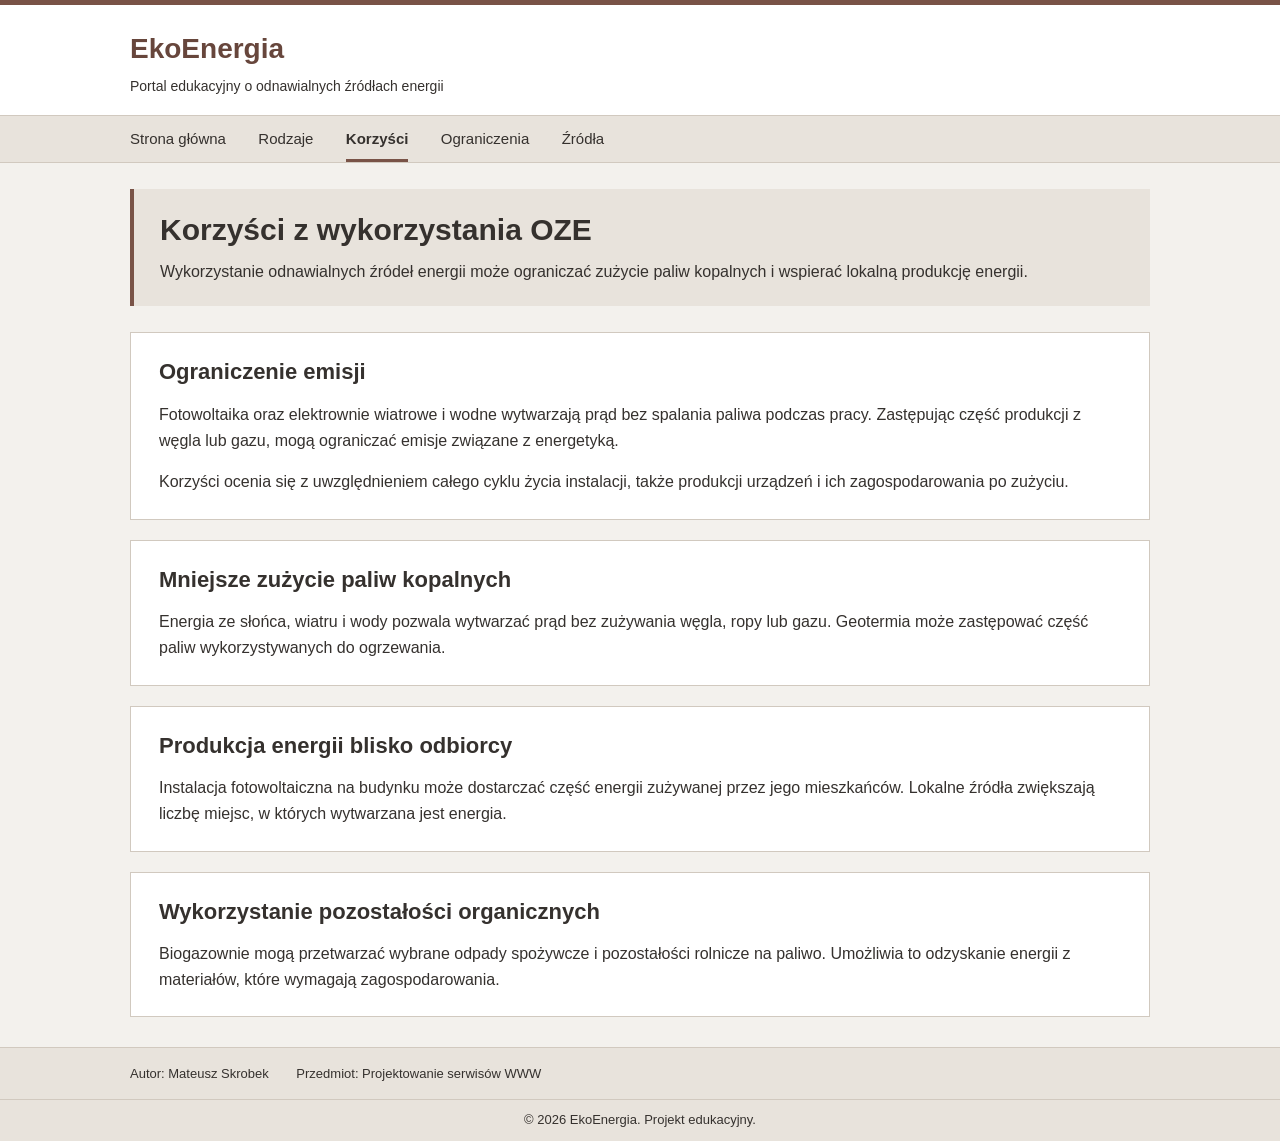
==== korzysci.html @ 4d68236d "Add files via upload" ====
<!DOCTYPE html>
<html lang="pl">
<head>
    <meta charset="UTF-8">
    <meta name="viewport" content="width=device-width, initial-scale=1.0">
    <meta name="author" content="Mateusz Skrobek">
    <meta name="description" content="Wykorzystanie odnawialnych źródeł energii może ograniczać zużycie paliw kopalnych i wspierać lokalną produkcję energii.">
    <meta name="keywords" content="OZE, energia słoneczna, energia wiatrowa, energia wodna, geotermia, biomasa, biogaz">
    <title>Korzyści z wykorzystania OZE | EkoEnergia</title>
    <link rel="stylesheet" href="style.css?v=4">
</head>
<body>
    <header>
        <div class="content">
            <a class="logo" href="index.html">EkoEnergia</a>
            <p>Portal edukacyjny o odnawialnych źródłach energii</p>
        </div>
    </header>

    <nav aria-label="Menu główne">
        <div class="content">
            <ul>
                <li><a href="index.html">Strona główna</a></li>
                <li><a href="rodzaje.html">Rodzaje</a></li>
                <li><a href="korzysci.html" aria-current="page">Korzyści</a></li>
                <li><a href="ograniczenia.html">Ograniczenia</a></li>
                <li><a href="zrodla.html">Źródła</a></li>
            </ul>
        </div>
    </nav>

    <main class="content">
        <div class="banner">
            <h1>Korzyści z wykorzystania OZE</h1>
            <p>Wykorzystanie odnawialnych źródeł energii może ograniczać zużycie paliw kopalnych i wspierać lokalną produkcję energii.</p>
        </div>

        <section class="tekst">
            <h2>Ograniczenie emisji</h2>
            <p>Fotowoltaika oraz elektrownie wiatrowe i wodne wytwarzają prąd bez spalania paliwa podczas pracy.
                Zastępując część produkcji z węgla lub gazu, mogą ograniczać emisje związane z energetyką.</p>
            <p>Korzyści ocenia się z uwzględnieniem całego cyklu życia instalacji, także produkcji urządzeń i ich zagospodarowania po zużyciu.</p>
        </section>

        <section class="tekst">
            <h2>Mniejsze zużycie paliw kopalnych</h2>
            <p>Energia ze słońca, wiatru i wody pozwala wytwarzać prąd bez zużywania węgla, ropy lub gazu.
                Geotermia może zastępować część paliw wykorzystywanych do ogrzewania.</p>
        </section>

        <section class="tekst">
            <h2>Produkcja energii blisko odbiorcy</h2>
            <p>Instalacja fotowoltaiczna na budynku może dostarczać część energii zużywanej przez jego mieszkańców.
                Lokalne źródła zwiększają liczbę miejsc, w których wytwarzana jest energia.</p>
        </section>

        <section class="tekst">
            <h2>Wykorzystanie pozostałości organicznych</h2>
            <p>Biogazownie mogą przetwarzać wybrane odpady spożywcze i pozostałości rolnicze na paliwo.
                Umożliwia to odzyskanie energii z materiałów, które wymagają zagospodarowania.</p>
        </section>
    </main>

    <footer>
        <div class="content">
            <ul>
                <li>Autor: Mateusz Skrobek</li>
                <li>Przedmiot: Projektowanie serwisów WWW</li>
            </ul>
        </div>
        <div class="copyright">&#169; 2026 EkoEnergia. Projekt edukacyjny.</div>
    </footer>
</body>
</html>
---- style.css ----
/* Podstawowe style CSS. Stała szerokość strony, bez Flexbox i Grid. */
* { box-sizing: border-box; }

body {
    margin: 0;
    background: #f3f1ed;
    color: #35312e;
    font-family: Arial, sans-serif;
    font-size: 16px;
    line-height: 1.6;
}

.content {
    width: 1020px;
    margin: 0 auto;
}

header {
    padding: 22px 0 18px;
    background: #ffffff;
    border-top: 5px solid #795347;
}

.logo {
    color: #67463c;
    font-size: 28px;
    font-weight: bold;
    text-decoration: none;
}

header p { margin: 3px 0 0; font-size: 14px; }

nav {
    background: #e8e3dc;
    border-top: 1px solid #d1c9bf;
    border-bottom: 1px solid #d1c9bf;
}

nav ul { margin: 0; padding: 0; list-style: none; }
nav li { display: inline-block; margin-right: 28px; }

nav a {
    display: inline-block;
    padding: 11px 0 8px;
    color: #35312e;
    border-bottom: 3px solid transparent;
    font-size: 15px;
    text-decoration: none;
}

nav a[aria-current="page"] {
    border-bottom-color: #795347;
    font-weight: bold;
}

.banner {
    margin: 26px 0;
    padding: 22px 26px;
    background: #e8e3dc;
    border-left: 4px solid #795347;
}

h1 { margin: 0 0 10px; font-size: 30px; line-height: 1.25; }
.banner p { margin: 0; }
h2 { margin: 0 0 15px; font-size: 22px; line-height: 1.35; }
h3 { margin: 22px 0 8px; font-size: 17px; }
p { margin: 0 0 16px; }
a { color: #754b3c; }
a:hover { text-decoration: underline; }
a:focus-visible { outline: 2px solid #795347; outline-offset: 3px; }

/* Trzy równe kolumny w jednym rzędzie; układ zachowany z poprzedniej wersji. */
.kolumny {
    display: table;
    table-layout: fixed;
    width: 100%;
    margin: 0 auto;
    border-spacing: 16px 0;
}

.wiersz { display: table-row; }

.kolumna {
    display: table-cell;
    width: 33.3333%;
    vertical-align: top;
    padding: 24px;
    background: #ffffff;
    border: 1px solid #d1c9bf;
}

.kolumna p { font-size: 15px; }
.kolumna p:last-child { margin-bottom: 0; }

.pozostale {
    margin: 22px 16px 0;
    font-size: 15px;
}

.tekst {
    margin: 20px 0;
    padding: 24px 28px;
    background: #ffffff;
    border: 1px solid #d1c9bf;
}

.tekst p:last-child { margin-bottom: 0; }
.tekst li { margin: 10px 0; }
.lista-zrodel li { margin-bottom: 20px; }
.lista-zrodel p { margin: 5px 0 0; }

footer {
    margin-top: 30px;
    padding-top: 16px;
    border-top: 1px solid #d1c9bf;
    background: #e8e3dc;
    font-size: 13px;
}

footer ul { margin: 0 0 14px; padding: 0; list-style: none; }
footer li { display: inline-block; margin-right: 24px; }

.copyright {
    padding: 10px;
    border-top: 1px solid #d1c9bf;
    text-align: center;
}
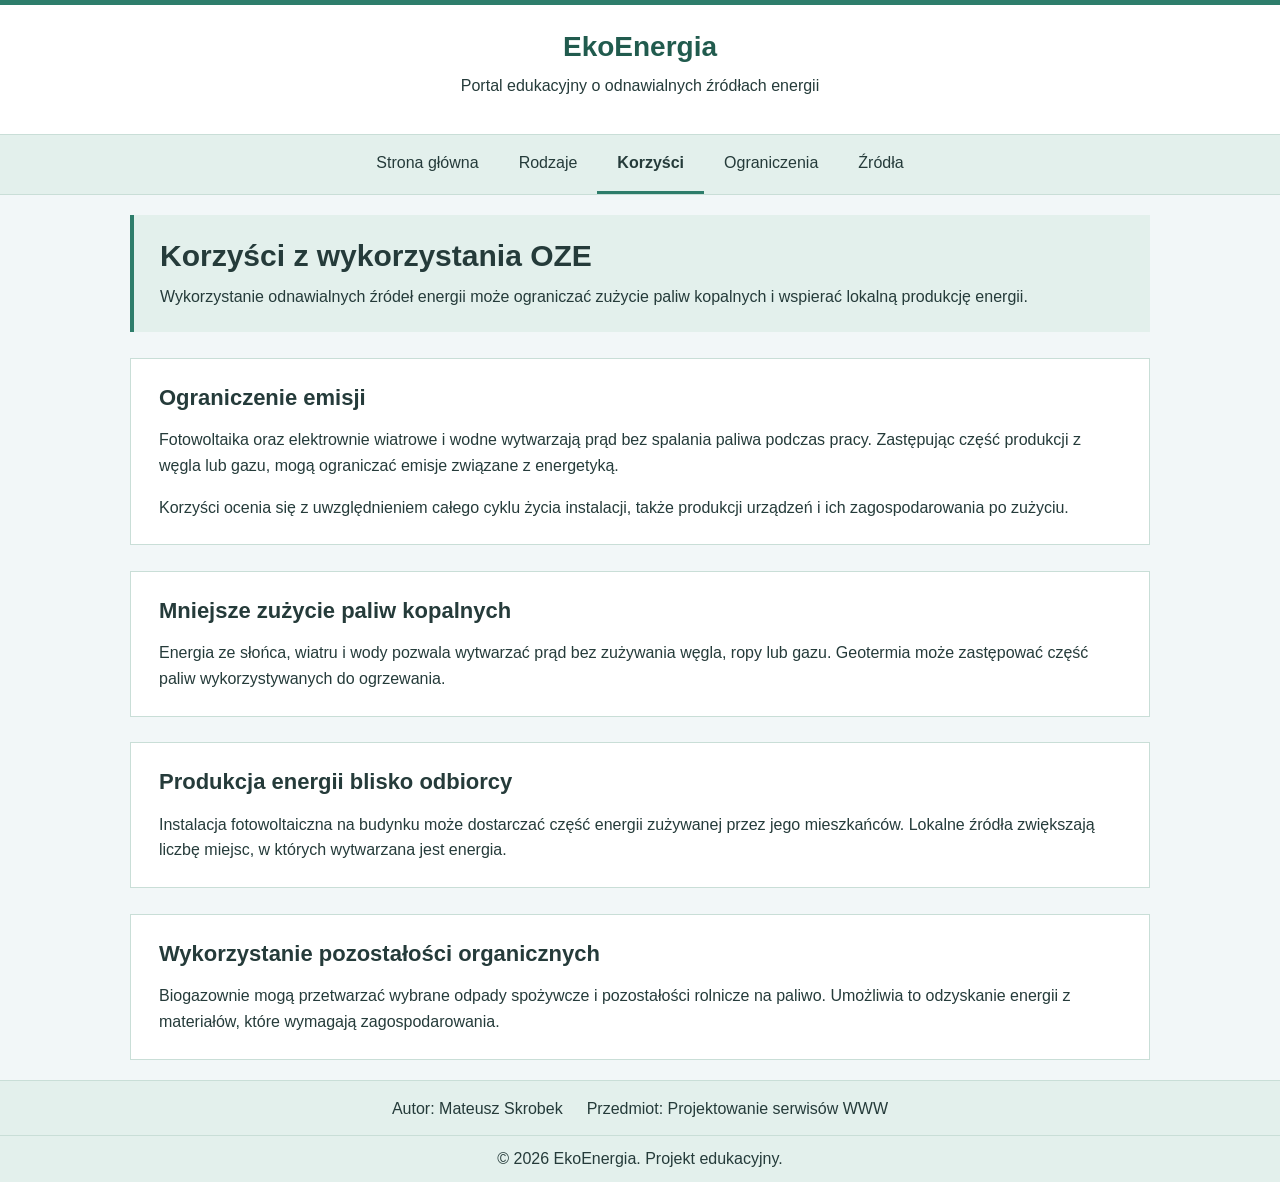
==== commit 80f9dd3d: "Add files via upload" ====
--- a/korzysci.html
+++ b/korzysci.html
@@ -7,7 +7,7 @@
     <meta name="description" content="Wykorzystanie odnawialnych źródeł energii może ograniczać zużycie paliw kopalnych i wspierać lokalną produkcję energii.">
     <meta name="keywords" content="OZE, energia słoneczna, energia wiatrowa, energia wodna, geotermia, biomasa, biogaz">
     <title>Korzyści z wykorzystania OZE | EkoEnergia</title>
-    <link rel="stylesheet" href="style.css?v=4">
+    <link rel="stylesheet" href="style.css?v=7">
 </head>
 <body>
     <header>
@@ -62,7 +62,7 @@
     </main>
 
     <footer>
-        <div class="content">
+        <div class="content footer-content">
             <ul>
                 <li>Autor: Mateusz Skrobek</li>
                 <li>Przedmiot: Projektowanie serwisów WWW</li>
--- a/style.css
+++ b/style.css
@@ -1,127 +1,273 @@
-/* Podstawowe style CSS. Stała szerokość strony, bez Flexbox i Grid. */
-* { box-sizing: border-box; }
+/* Ćwiczenie 3: Flexbox, responsywność i animacja menu.
+   Stonowana zieleń, chłodne jasne tło i białe sekcje. */
+
+/* 1. Reset domyślnych odstępów przeglądarki. */
+* {
+    margin: 0;
+    padding: 0;
+    box-sizing: border-box;
+}
 
 body {
-    margin: 0;
-    background: #f3f1ed;
-    color: #35312e;
     font-family: Arial, sans-serif;
-    font-size: 16px;
+    font-size: 1rem;
     line-height: 1.6;
-}
-
+    color: #253b3a;
+    background-color: #f2f7f8;
+    min-height: 100vh;
+    display: flex;
+    flex-direction: column;
+    overflow-wrap: anywhere;
+}
+
+/* Elastyczna szerokość zamiast dawnego width: 1020px.
+   Węższe okno zmienia układ, ale nie pomniejsza tekstu. */
 .content {
-    width: 1020px;
+    width: min(1020px, 90%);
     margin: 0 auto;
 }
 
+/* 2. Nagłówek. */
 header {
-    padding: 22px 0 18px;
-    background: #ffffff;
-    border-top: 5px solid #795347;
+    padding: 20px 0;
+    background-color: #ffffff;
+    border-top: 5px solid #2e7d6b;
+    text-align: center;
 }
 
 .logo {
-    color: #67463c;
-    font-size: 28px;
+    color: #215b4e;
+    font-size: 1.75rem;
     font-weight: bold;
     text-decoration: none;
 }
 
-header p { margin: 3px 0 0; font-size: 14px; }
-
+header p {
+    margin-top: 3px;
+}
+
+/* 3. Poziome, wyśrodkowane menu Flexbox. */
 nav {
-    background: #e8e3dc;
-    border-top: 1px solid #d1c9bf;
-    border-bottom: 1px solid #d1c9bf;
-}
-
-nav ul { margin: 0; padding: 0; list-style: none; }
-nav li { display: inline-block; margin-right: 28px; }
+    background-color: #e3f0ec;
+    border-top: 1px solid #c9ded7;
+    border-bottom: 1px solid #c9ded7;
+}
+
+nav ul {
+    list-style: none;
+    display: flex;
+    flex-wrap: wrap;
+    justify-content: center;
+}
+
+nav li {
+    margin: 0;
+    min-width: 0;
+}
 
 nav a {
-    display: inline-block;
-    padding: 11px 0 8px;
-    color: #35312e;
+    display: block;
+    padding: 15px 20px;
+    color: #253b3a;
     border-bottom: 3px solid transparent;
-    font-size: 15px;
     text-decoration: none;
+    transition: background-color 0.3s ease, transform 0.3s ease;
 }
 
 nav a[aria-current="page"] {
-    border-bottom-color: #795347;
+    border-bottom-color: #2e7d6b;
     font-weight: bold;
 }
 
+/* 4. Główna zawartość wypełnia przestrzeń nad stopką.
+   Na podstronach opisy są ułożone pionowo. */
+main {
+    flex: 1;
+    display: flex;
+    flex-direction: column;
+    gap: clamp(1rem, 2vw, 3rem);
+    padding-top: 20px;
+    padding-bottom: 20px;
+    min-width: 0;
+}
+
+/* Na stronie głównej baner zajmuje cały rząd,
+   a trzy sekcje poniżej są równymi kolumnami Flexbox. */
+main.strona-glowna {
+    flex-direction: row;
+    flex-wrap: wrap;
+    align-content: flex-start;
+}
+
+main.strona-glowna > .banner,
+main.strona-glowna > .pozostale {
+    flex-basis: 100%;
+    min-width: 0;
+}
+
 .banner {
-    margin: 26px 0;
     padding: 22px 26px;
-    background: #e8e3dc;
-    border-left: 4px solid #795347;
-}
-
-h1 { margin: 0 0 10px; font-size: 30px; line-height: 1.25; }
-.banner p { margin: 0; }
-h2 { margin: 0 0 15px; font-size: 22px; line-height: 1.35; }
-h3 { margin: 22px 0 8px; font-size: 17px; }
-p { margin: 0 0 16px; }
-a { color: #754b3c; }
-a:hover { text-decoration: underline; }
-a:focus-visible { outline: 2px solid #795347; outline-offset: 3px; }
-
-/* Trzy równe kolumny w jednym rzędzie; układ zachowany z poprzedniej wersji. */
-.kolumny {
-    display: table;
-    table-layout: fixed;
+    background-color: #e3f0ec;
+    border-left: 4px solid #2e7d6b;
+}
+
+h1 {
+    margin-bottom: 10px;
+    font-size: 1.875rem;
+    line-height: 1.25;
+}
+
+h2 {
+    margin-bottom: 15px;
+    font-size: 1.375rem;
+    line-height: 1.35;
+}
+
+h3 {
+    margin: 22px 0 8px;
+    font-size: 1.0625rem;
+}
+
+p {
+    margin-bottom: 16px;
+}
+
+.banner p,
+.pozostale {
+    margin-bottom: 0;
+}
+
+a {
+    color: #246a58;
+}
+
+a:hover {
+    text-decoration: underline;
+}
+
+a:focus-visible {
+    outline: 2px solid #2e7d6b;
+    outline-offset: 3px;
+}
+
+/* 5. Trzy równe kolumny, bez stałych szerokości i wysokości. */
+.kolumna {
+    flex: 1;
+    min-width: 0;
+    padding: 20px;
+    background-color: #ffffff;
+    border: 1px solid #c9ded7;
+    border-radius: 8px;
+}
+
+.kolumna img,
+.tekst .zdjecie-energii {
+    display: block;
     width: 100%;
-    margin: 0 auto;
-    border-spacing: 16px 0;
-}
-
-.wiersz { display: table-row; }
-
-.kolumna {
-    display: table-cell;
-    width: 33.3333%;
-    vertical-align: top;
-    padding: 24px;
-    background: #ffffff;
-    border: 1px solid #d1c9bf;
-}
-
-.kolumna p { font-size: 15px; }
-.kolumna p:last-child { margin-bottom: 0; }
-
-.pozostale {
-    margin: 22px 16px 0;
-    font-size: 15px;
+    height: auto;
+    margin-bottom: 16px;
+    border-radius: 4px;
+}
+
+.tekst .zdjecie-energii {
+    max-width: 640px;
+}
+
+.kolumna p:last-child,
+.tekst p:last-child {
+    margin-bottom: 0;
 }
 
 .tekst {
-    margin: 20px 0;
+    min-width: 0;
     padding: 24px 28px;
-    background: #ffffff;
-    border: 1px solid #d1c9bf;
-}
-
-.tekst p:last-child { margin-bottom: 0; }
-.tekst li { margin: 10px 0; }
-.lista-zrodel li { margin-bottom: 20px; }
-.lista-zrodel p { margin: 5px 0 0; }
-
+    background-color: #ffffff;
+    border: 1px solid #c9ded7;
+}
+
+.tekst ul,
+.tekst ol {
+    padding-left: 24px;
+}
+
+.tekst li {
+    margin: 10px 0;
+}
+
+.lista-zrodel li {
+    margin-bottom: 20px;
+}
+
+.lista-zrodel p {
+    margin: 5px 0 0;
+}
+
+/* 6. Stopka pozostaje przy dole również na krótkich stronach. */
 footer {
-    margin-top: 30px;
-    padding-top: 16px;
-    border-top: 1px solid #d1c9bf;
-    background: #e8e3dc;
-    font-size: 13px;
-}
-
-footer ul { margin: 0 0 14px; padding: 0; list-style: none; }
-footer li { display: inline-block; margin-right: 24px; }
+    padding-top: 15px;
+    border-top: 1px solid #c9ded7;
+    background-color: #e3f0ec;
+    text-align: center;
+}
+
+.footer-content ul {
+    display: flex;
+    flex-wrap: wrap;
+    justify-content: center;
+    gap: 8px 24px;
+    margin-bottom: 14px;
+    list-style: none;
+}
 
 .copyright {
-    padding: 10px;
-    border-top: 1px solid #d1c9bf;
-    text-align: center;
-}
+    padding: 10px 5%;
+    border-top: 1px solid #c9ded7;
+}
+
+/* 7 i 8. Na węższym ekranie sekcje i menu przechodzą pod siebie.
+   Rozmiar tekstu się nie zmienia; przyciski mają większe odstępy. */
+@media (max-width: 768px) {
+    main.strona-glowna {
+        flex-direction: column;
+        flex-wrap: nowrap;
+    }
+
+    main.strona-glowna > .banner,
+    main.strona-glowna > .pozostale,
+    main.strona-glowna > .kolumna {
+        flex: none;
+    }
+
+    nav ul {
+        flex-direction: column;
+    }
+
+    nav li {
+        margin-bottom: 5px;
+    }
+
+    nav a {
+        padding: 20px;
+        text-align: center;
+    }
+}
+
+/* 9. Animacja najechania tylko na urządzeniach obsługujących kursor. */
+@media (hover: hover) {
+    nav a:hover {
+        background-color: #d0e7df;
+        transform: scale(1.05);
+        text-decoration: none;
+    }
+}
+
+/* Uwzględnienie wyłączonych animacji w ustawieniach użytkownika. */
+@media (prefers-reduced-motion: reduce) {
+    nav a {
+        transition: none;
+    }
+
+    nav a:hover {
+        transform: none;
+    }
+}
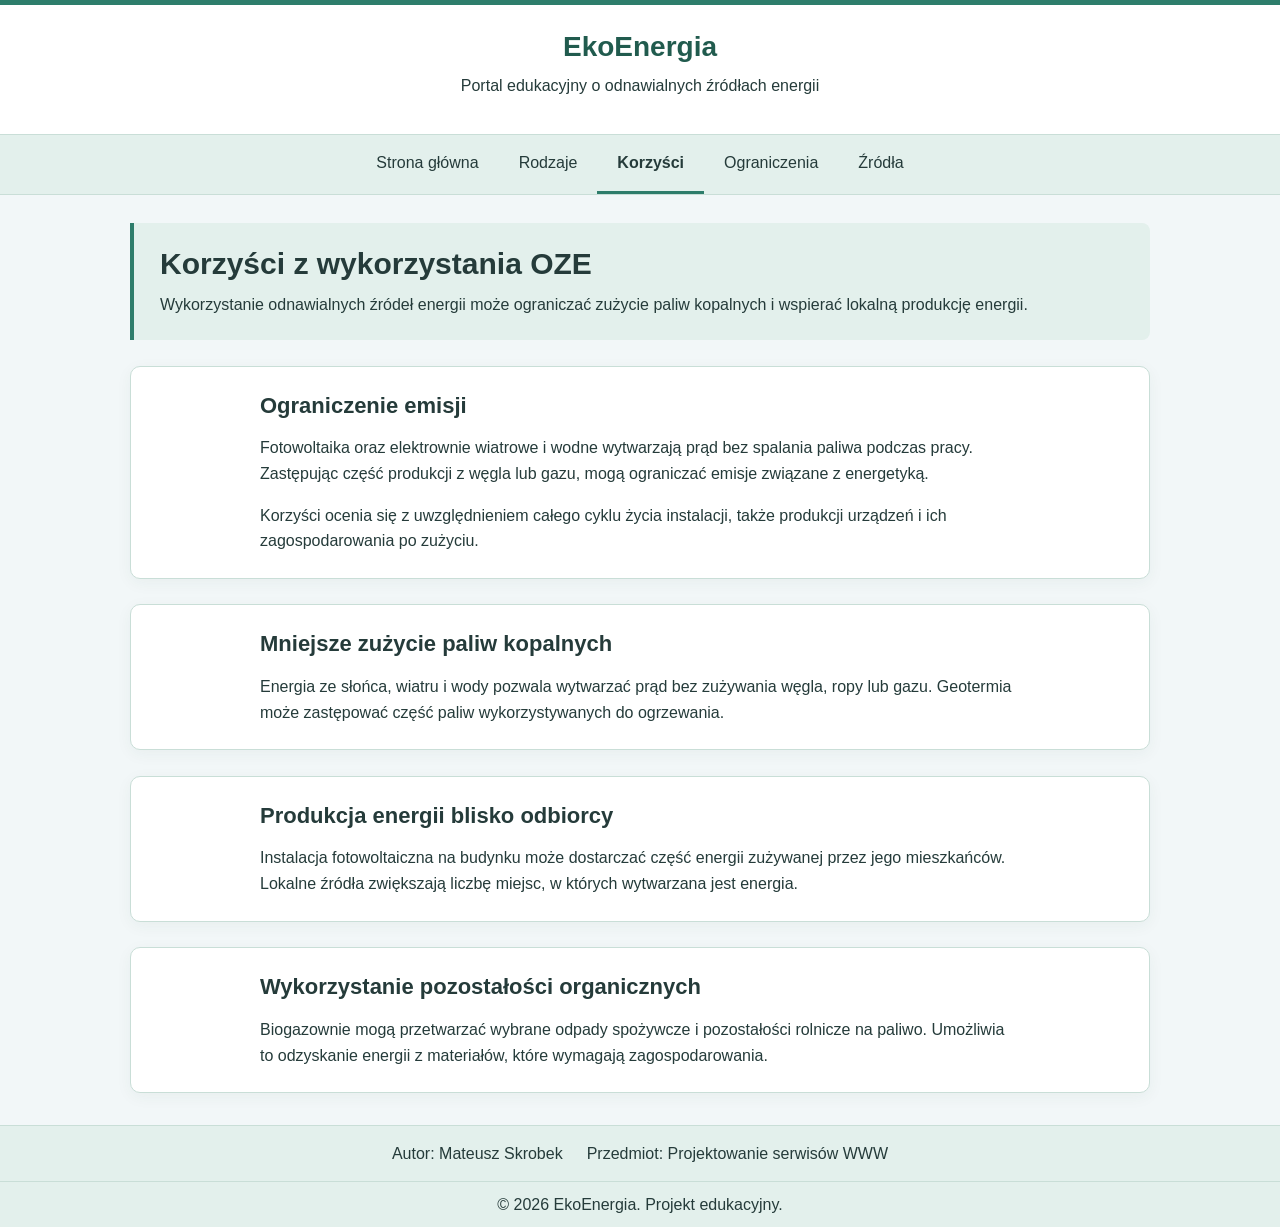
==== commit c057afe1: "Add files via upload" ====
--- a/korzysci.html
+++ b/korzysci.html
@@ -7,7 +7,7 @@
     <meta name="description" content="Wykorzystanie odnawialnych źródeł energii może ograniczać zużycie paliw kopalnych i wspierać lokalną produkcję energii.">
     <meta name="keywords" content="OZE, energia słoneczna, energia wiatrowa, energia wodna, geotermia, biomasa, biogaz">
     <title>Korzyści z wykorzystania OZE | EkoEnergia</title>
-    <link rel="stylesheet" href="style.css?v=7">
+    <link rel="stylesheet" href="style.css?v=9">
 </head>
 <body>
     <header>
@@ -19,7 +19,13 @@
 
     <nav aria-label="Menu główne">
         <div class="content">
-            <ul>
+            <!-- Przycisk jest widoczny na telefonie po uruchomieniu skryptu. -->
+            <button id="menu-toggle" type="button" aria-controls="menu-glowne"
+                    aria-expanded="false" aria-label="Otwórz menu" hidden>
+                <span class="menu-ikona" aria-hidden="true">&#9776;</span>
+                <span>Menu</span>
+            </button>
+            <ul class="menu" id="menu-glowne">
                 <li><a href="index.html">Strona główna</a></li>
                 <li><a href="rodzaje.html">Rodzaje</a></li>
                 <li><a href="korzysci.html" aria-current="page">Korzyści</a></li>
@@ -70,5 +76,38 @@
         </div>
         <div class="copyright">&#169; 2026 EkoEnergia. Projekt edukacyjny.</div>
     </footer>
+    <!-- Ćwiczenie 4: otwieranie i zamykanie menu na telefonie. -->
+    <script>
+        const hamburger = document.querySelector("#menu-toggle");
+        const menu = document.querySelector(".menu");
+
+        // Dopiero po uruchomieniu JavaScript można ukryć menu mobilne.
+        // Bez skryptu zwykłe odnośniki nadal pozostają dostępne.
+        menu.classList.add("js-gotowe");
+        hamburger.hidden = false;
+
+        function zmienMenu() {
+            const otwarte = menu.classList.toggle("active");
+            hamburger.setAttribute("aria-expanded", String(otwarte));
+            hamburger.setAttribute("aria-label", otwarte ? "Zamknij menu" : "Otwórz menu");
+        }
+
+        hamburger.addEventListener("click", zmienMenu);
+
+        // Escape zamyka otwarte menu i przenosi fokus do przycisku.
+        window.addEventListener("keydown", function (zdarzenie) {
+            if (zdarzenie.key === "Escape" && menu.classList.contains("active")) {
+                zmienMenu();
+                hamburger.focus();
+            }
+        });
+
+        // Po powiększeniu okna mobilne menu wraca do stanu zamkniętego.
+        window.addEventListener("resize", function () {
+            if (window.innerWidth > 768 && menu.classList.contains("active")) {
+                zmienMenu();
+            }
+        });
+    </script>
 </body>
 </html>
--- a/style.css
+++ b/style.css
@@ -1,5 +1,4 @@
-/* Ćwiczenie 3: Flexbox, responsywność i animacja menu.
-   Stonowana zieleń, chłodne jasne tło i białe sekcje. */
+/* EkoEnergia: Flexbox, responsywne menu i wyśrodkowane fotografie. */
 
 /* 1. Reset domyślnych odstępów przeglądarki. */
 * {
@@ -52,6 +51,34 @@
     border-top: 1px solid #c9ded7;
     border-bottom: 1px solid #c9ded7;
 }
+/* Przycisk mobilny: ukryty na komputerze. */
+#menu-toggle {
+    display: none;
+    align-items: center;
+    gap: 10px;
+    min-height: 44px;
+    margin: 8px 0 8px auto;
+    padding: 10px 16px;
+    border: 1px solid #215b4e;
+    border-radius: 4px;
+    background-color: #215b4e;
+    color: #ffffff;
+    font: inherit;
+    font-weight: bold;
+    cursor: pointer;
+    transition: background-color 0.3s ease, transform 0.3s ease;
+}
+
+.menu-ikona {
+    font-size: 1.4rem;
+    line-height: 1;
+}
+
+#menu-toggle:focus-visible {
+    outline: 3px solid #215b4e;
+    outline-offset: 3px;
+}
+
 
 nav ul {
     list-style: none;
@@ -86,8 +113,8 @@
     display: flex;
     flex-direction: column;
     gap: clamp(1rem, 2vw, 3rem);
-    padding-top: 20px;
-    padding-bottom: 20px;
+    padding-top: 28px;
+    padding-bottom: 32px;
     min-width: 0;
 }
 
@@ -109,6 +136,7 @@
     padding: 22px 26px;
     background-color: #e3f0ec;
     border-left: 4px solid #2e7d6b;
+    border-radius: 0 8px 8px 0;
 }
 
 h1 {
@@ -157,20 +185,41 @@
     padding: 20px;
     background-color: #ffffff;
     border: 1px solid #c9ded7;
-    border-radius: 8px;
-}
-
-.kolumna img,
-.tekst .zdjecie-energii {
+    border-radius: 10px;
+    box-shadow: 0 4px 16px rgba(35, 80, 65, 0.06);
+}
+
+/* Zdjęcia w trzech kolumnach mają podobne proporcje. */
+.kolumna img {
     display: block;
     width: 100%;
     height: auto;
-    margin-bottom: 16px;
-    border-radius: 4px;
-}
-
-.tekst .zdjecie-energii {
-    max-width: 640px;
+    aspect-ratio: 16 / 10;
+    object-fit: cover;
+    margin-bottom: 20px;
+    border-radius: 6px;
+}
+
+/* Fotografie w opisach są wyśrodkowane i nie zniekształcają się. */
+.fotografia {
+    width: 100%;
+    max-width: 760px;
+    margin: 0 auto 24px;
+}
+
+.fotografia img {
+    display: block;
+    width: 100%;
+    height: auto;
+    border-radius: 8px;
+}
+
+.fotografia figcaption {
+    margin-top: 8px;
+    color: #526a64;
+    font-size: 0.875rem;
+    line-height: 1.5;
+    text-align: center;
 }
 
 .kolumna p:last-child,
@@ -183,6 +232,39 @@
     padding: 24px 28px;
     background-color: #ffffff;
     border: 1px solid #c9ded7;
+    border-radius: 10px;
+    box-shadow: 0 4px 16px rgba(35, 80, 65, 0.05);
+}
+
+/* Wyrównanie tekstu do tej samej szerokości co zdjęcia. */
+.tekst > h2,
+.tekst > p,
+.tekst > ul,
+.tekst > ol {
+    max-width: 760px;
+    margin-left: auto;
+    margin-right: auto;
+}
+
+.tekst[id] {
+    scroll-margin-top: 20px;
+}
+
+/* Spis ułatwia przechodzenie między opisami sześciu rodzajów OZE. */
+.spis-tresci h2 {
+    margin-bottom: 10px;
+    font-size: 1rem;
+}
+
+.spis-tresci ul {
+    display: flex;
+    flex-wrap: wrap;
+    gap: 10px 24px;
+    list-style: none;
+}
+
+.spis-tresci a {
+    font-weight: bold;
 }
 
 .tekst ul,
@@ -238,8 +320,22 @@
         flex: none;
     }
 
+    /* Bez JavaScript menu pozostaje widoczne. Po uruchomieniu skryptu
+       pokazuje się przycisk, a klasa active rozwija listę odnośników. */
+    #menu-toggle:not([hidden]) {
+        display: flex;
+    }
+
     nav ul {
         flex-direction: column;
+    }
+
+    nav ul.js-gotowe {
+        display: none;
+    }
+
+    nav ul.js-gotowe.active {
+        display: flex;
     }
 
     nav li {
@@ -254,20 +350,27 @@
 
 /* 9. Animacja najechania tylko na urządzeniach obsługujących kursor. */
 @media (hover: hover) {
+    #menu-toggle:hover {
+        background-color: #174538;
+        transform: scale(1.03);
+    }
+
     nav a:hover {
         background-color: #d0e7df;
-        transform: scale(1.05);
+        transform: translateY(-1px);
         text-decoration: none;
     }
 }
 
 /* Uwzględnienie wyłączonych animacji w ustawieniach użytkownika. */
 @media (prefers-reduced-motion: reduce) {
-    nav a {
+    nav a,
+    #menu-toggle {
         transition: none;
     }
 
-    nav a:hover {
+    nav a:hover,
+    #menu-toggle:hover {
         transform: none;
     }
 }
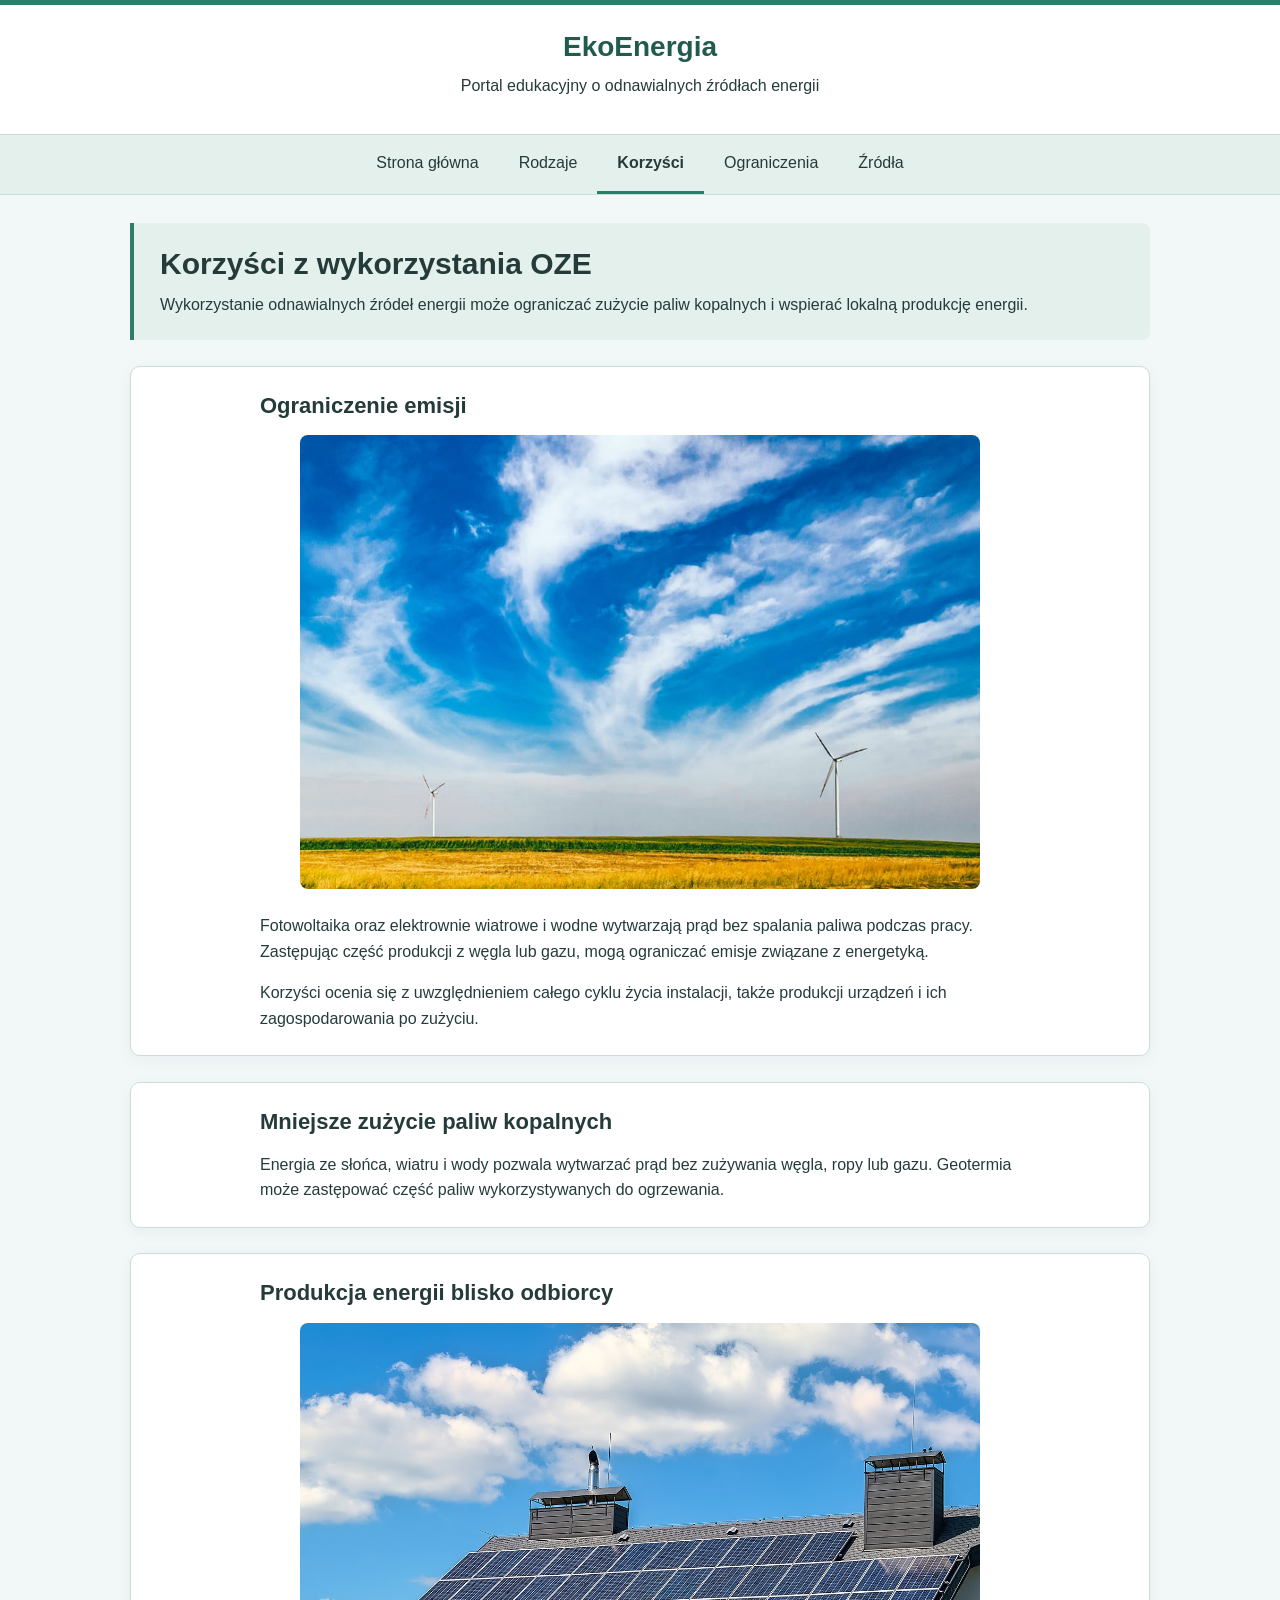
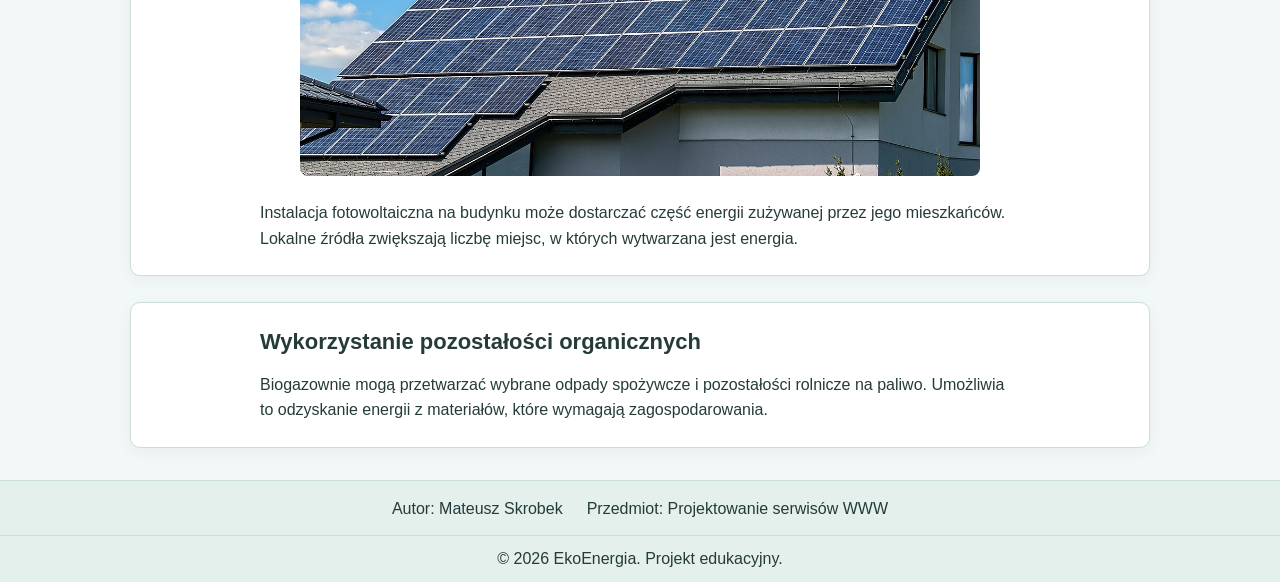
==== commit 417b9b4a: "Add files via upload" ====
--- a/korzysci.html
+++ b/korzysci.html
@@ -7,7 +7,7 @@
     <meta name="description" content="Wykorzystanie odnawialnych źródeł energii może ograniczać zużycie paliw kopalnych i wspierać lokalną produkcję energii.">
     <meta name="keywords" content="OZE, energia słoneczna, energia wiatrowa, energia wodna, geotermia, biomasa, biogaz">
     <title>Korzyści z wykorzystania OZE | EkoEnergia</title>
-    <link rel="stylesheet" href="style.css?v=9">
+    <link rel="stylesheet" href="style.css?v=10">
 </head>
 <body>
     <header>
@@ -19,7 +19,6 @@
 
     <nav aria-label="Menu główne">
         <div class="content">
-            <!-- Przycisk jest widoczny na telefonie po uruchomieniu skryptu. -->
             <button id="menu-toggle" type="button" aria-controls="menu-glowne"
                     aria-expanded="false" aria-label="Otwórz menu" hidden>
                 <span class="menu-ikona" aria-hidden="true">&#9776;</span>
@@ -43,6 +42,9 @@
 
         <section class="tekst">
             <h2>Ograniczenie emisji</h2>
+            <figure class="fotografia tematyczna">
+                <img src="images/korzysci-wiatr.jpg" alt="Turbiny wiatrowe na polu" width="940" height="627" loading="lazy">
+            </figure>
             <p>Fotowoltaika oraz elektrownie wiatrowe i wodne wytwarzają prąd bez spalania paliwa podczas pracy.
                 Zastępując część produkcji z węgla lub gazu, mogą ograniczać emisje związane z energetyką.</p>
             <p>Korzyści ocenia się z uwzględnieniem całego cyklu życia instalacji, także produkcji urządzeń i ich zagospodarowania po zużyciu.</p>
@@ -56,6 +58,9 @@
 
         <section class="tekst">
             <h2>Produkcja energii blisko odbiorcy</h2>
+            <figure class="fotografia tematyczna">
+                <img src="images/korzysci-dom.jpg" alt="Panele fotowoltaiczne na dachu domu" width="1280" height="853" loading="lazy">
+            </figure>
             <p>Instalacja fotowoltaiczna na budynku może dostarczać część energii zużywanej przez jego mieszkańców.
                 Lokalne źródła zwiększają liczbę miejsc, w których wytwarzana jest energia.</p>
         </section>
@@ -76,13 +81,9 @@
         </div>
         <div class="copyright">&#169; 2026 EkoEnergia. Projekt edukacyjny.</div>
     </footer>
-    <!-- Ćwiczenie 4: otwieranie i zamykanie menu na telefonie. -->
     <script>
         const hamburger = document.querySelector("#menu-toggle");
         const menu = document.querySelector(".menu");
-
-        // Dopiero po uruchomieniu JavaScript można ukryć menu mobilne.
-        // Bez skryptu zwykłe odnośniki nadal pozostają dostępne.
         menu.classList.add("js-gotowe");
         hamburger.hidden = false;
 
@@ -93,16 +94,12 @@
         }
 
         hamburger.addEventListener("click", zmienMenu);
-
-        // Escape zamyka otwarte menu i przenosi fokus do przycisku.
         window.addEventListener("keydown", function (zdarzenie) {
             if (zdarzenie.key === "Escape" && menu.classList.contains("active")) {
                 zmienMenu();
                 hamburger.focus();
             }
         });
-
-        // Po powiększeniu okna mobilne menu wraca do stanu zamkniętego.
         window.addEventListener("resize", function () {
             if (window.innerWidth > 768 && menu.classList.contains("active")) {
                 zmienMenu();
--- a/style.css
+++ b/style.css
@@ -1,6 +1,3 @@
-/* EkoEnergia: Flexbox, responsywne menu i wyśrodkowane fotografie. */
-
-/* 1. Reset domyślnych odstępów przeglądarki. */
 * {
     margin: 0;
     padding: 0;
@@ -19,14 +16,11 @@
     overflow-wrap: anywhere;
 }
 
-/* Elastyczna szerokość zamiast dawnego width: 1020px.
-   Węższe okno zmienia układ, ale nie pomniejsza tekstu. */
 .content {
     width: min(1020px, 90%);
     margin: 0 auto;
 }
 
-/* 2. Nagłówek. */
 header {
     padding: 20px 0;
     background-color: #ffffff;
@@ -45,13 +39,12 @@
     margin-top: 3px;
 }
 
-/* 3. Poziome, wyśrodkowane menu Flexbox. */
 nav {
     background-color: #e3f0ec;
     border-top: 1px solid #c9ded7;
     border-bottom: 1px solid #c9ded7;
 }
-/* Przycisk mobilny: ukryty na komputerze. */
+
 #menu-toggle {
     display: none;
     align-items: center;
@@ -79,7 +72,6 @@
     outline-offset: 3px;
 }
 
-
 nav ul {
     list-style: none;
     display: flex;
@@ -106,8 +98,6 @@
     font-weight: bold;
 }
 
-/* 4. Główna zawartość wypełnia przestrzeń nad stopką.
-   Na podstronach opisy są ułożone pionowo. */
 main {
     flex: 1;
     display: flex;
@@ -118,8 +108,6 @@
     min-width: 0;
 }
 
-/* Na stronie głównej baner zajmuje cały rząd,
-   a trzy sekcje poniżej są równymi kolumnami Flexbox. */
 main.strona-glowna {
     flex-direction: row;
     flex-wrap: wrap;
@@ -178,7 +166,6 @@
     outline-offset: 3px;
 }
 
-/* 5. Trzy równe kolumny, bez stałych szerokości i wysokości. */
 .kolumna {
     flex: 1;
     min-width: 0;
@@ -189,7 +176,6 @@
     box-shadow: 0 4px 16px rgba(35, 80, 65, 0.06);
 }
 
-/* Zdjęcia w trzech kolumnach mają podobne proporcje. */
 .kolumna img {
     display: block;
     width: 100%;
@@ -200,11 +186,14 @@
     border-radius: 6px;
 }
 
-/* Fotografie w opisach są wyśrodkowane i nie zniekształcają się. */
 .fotografia {
     width: 100%;
     max-width: 760px;
     margin: 0 auto 24px;
+}
+
+.fotografia.tematyczna {
+    max-width: 680px;
 }
 
 .fotografia img {
@@ -214,14 +203,6 @@
     border-radius: 8px;
 }
 
-.fotografia figcaption {
-    margin-top: 8px;
-    color: #526a64;
-    font-size: 0.875rem;
-    line-height: 1.5;
-    text-align: center;
-}
-
 .kolumna p:last-child,
 .tekst p:last-child {
     margin-bottom: 0;
@@ -236,7 +217,6 @@
     box-shadow: 0 4px 16px rgba(35, 80, 65, 0.05);
 }
 
-/* Wyrównanie tekstu do tej samej szerokości co zdjęcia. */
 .tekst > h2,
 .tekst > p,
 .tekst > ul,
@@ -250,7 +230,6 @@
     scroll-margin-top: 20px;
 }
 
-/* Spis ułatwia przechodzenie między opisami sześciu rodzajów OZE. */
 .spis-tresci h2 {
     margin-bottom: 10px;
     font-size: 1rem;
@@ -284,7 +263,6 @@
     margin: 5px 0 0;
 }
 
-/* 6. Stopka pozostaje przy dole również na krótkich stronach. */
 footer {
     padding-top: 15px;
     border-top: 1px solid #c9ded7;
@@ -306,8 +284,6 @@
     border-top: 1px solid #c9ded7;
 }
 
-/* 7 i 8. Na węższym ekranie sekcje i menu przechodzą pod siebie.
-   Rozmiar tekstu się nie zmienia; przyciski mają większe odstępy. */
 @media (max-width: 768px) {
     main.strona-glowna {
         flex-direction: column;
@@ -320,8 +296,7 @@
         flex: none;
     }
 
-    /* Bez JavaScript menu pozostaje widoczne. Po uruchomieniu skryptu
-       pokazuje się przycisk, a klasa active rozwija listę odnośników. */
+
     #menu-toggle:not([hidden]) {
         display: flex;
     }
@@ -348,7 +323,6 @@
     }
 }
 
-/* 9. Animacja najechania tylko na urządzeniach obsługujących kursor. */
 @media (hover: hover) {
     #menu-toggle:hover {
         background-color: #174538;
@@ -362,7 +336,6 @@
     }
 }
 
-/* Uwzględnienie wyłączonych animacji w ustawieniach użytkownika. */
 @media (prefers-reduced-motion: reduce) {
     nav a,
     #menu-toggle {
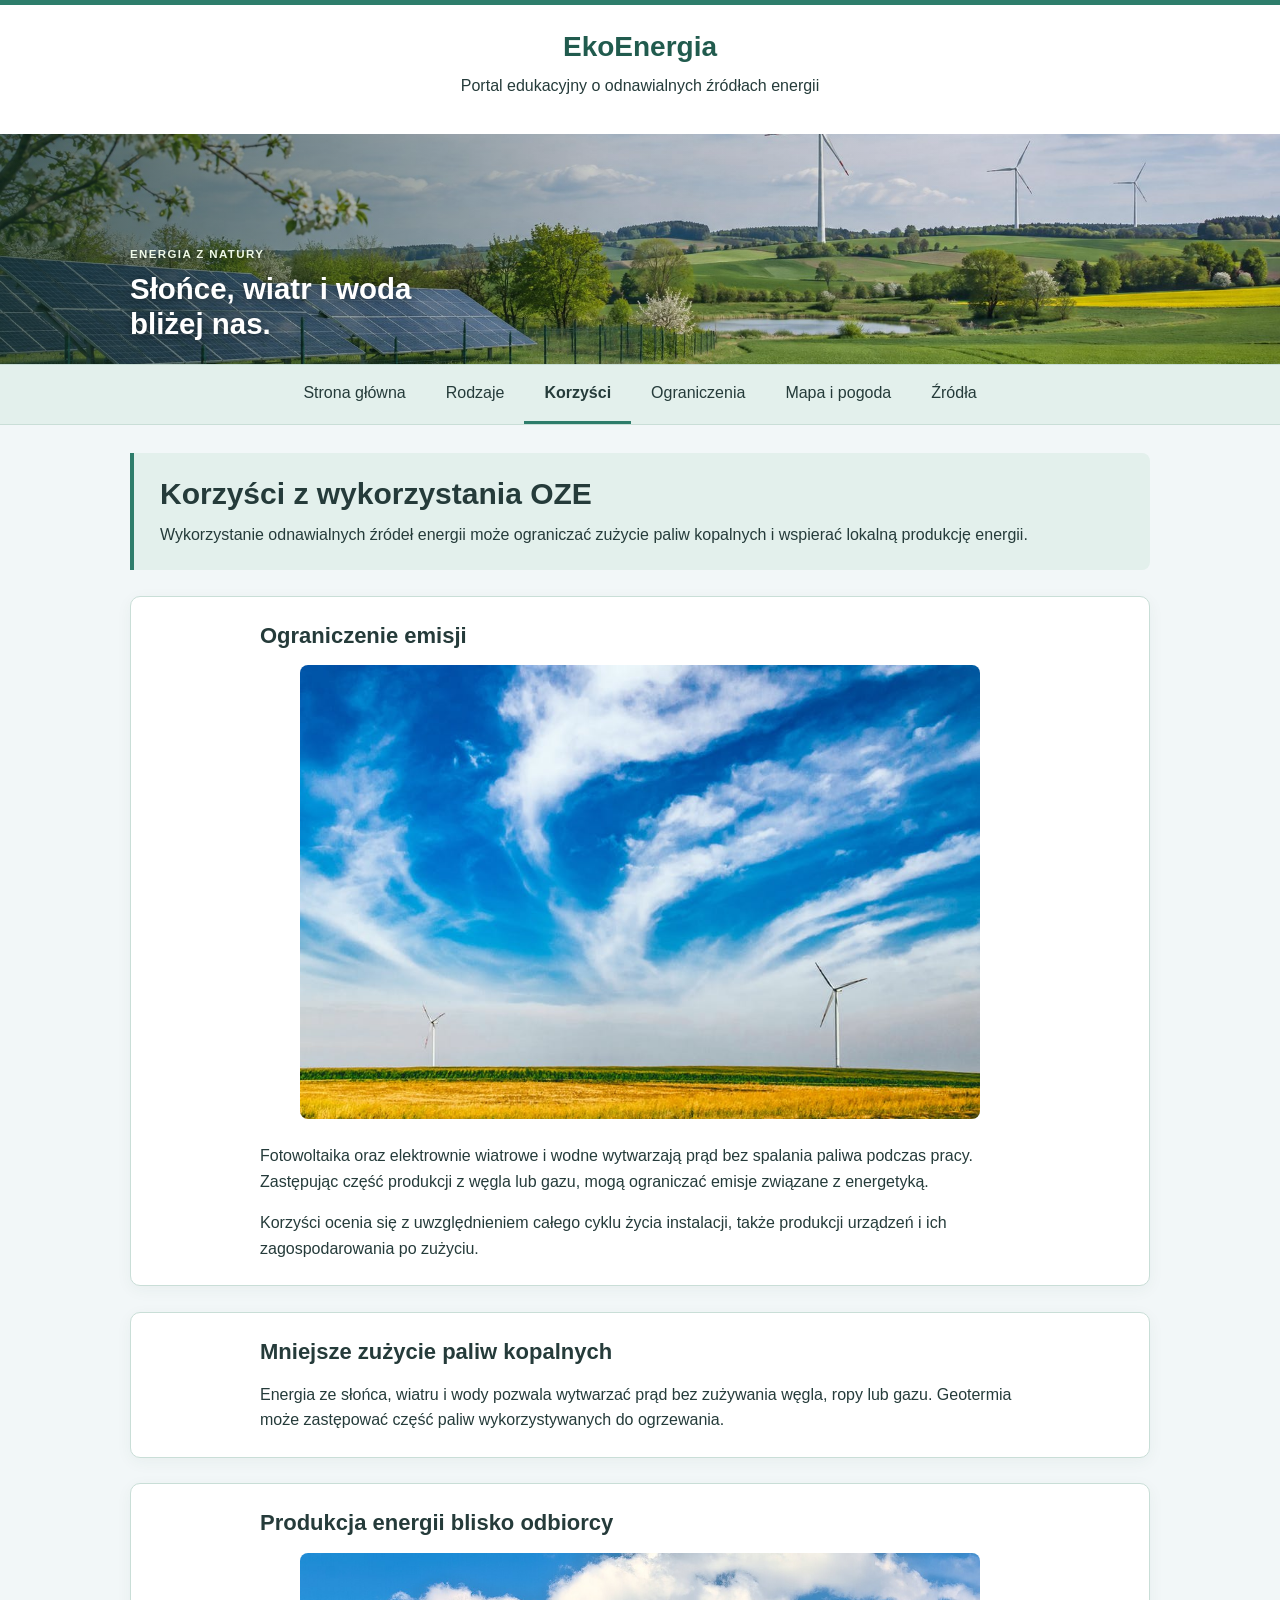
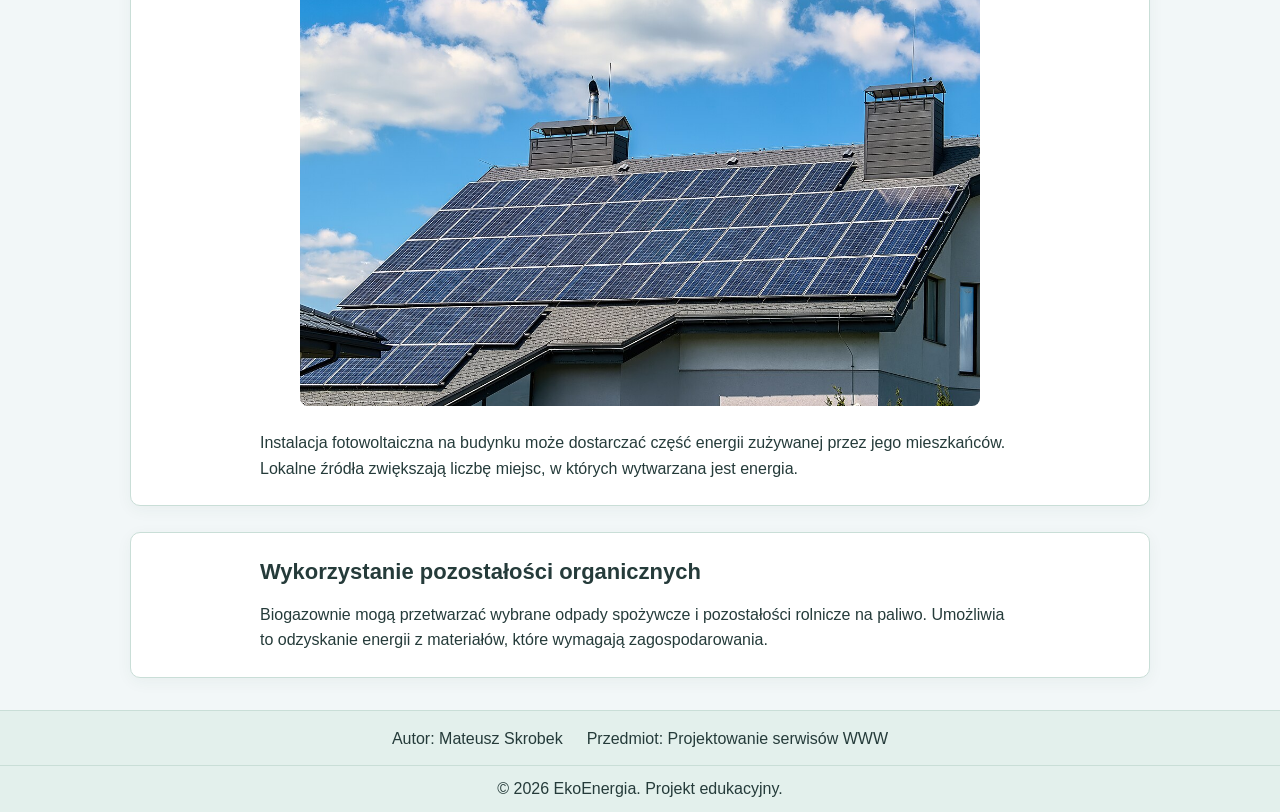
==== commit c6b9dbd5: "Add files via upload" ====
--- a/korzysci.html
+++ b/korzysci.html
@@ -7,7 +7,7 @@
     <meta name="description" content="Wykorzystanie odnawialnych źródeł energii może ograniczać zużycie paliw kopalnych i wspierać lokalną produkcję energii.">
     <meta name="keywords" content="OZE, energia słoneczna, energia wiatrowa, energia wodna, geotermia, biomasa, biogaz">
     <title>Korzyści z wykorzystania OZE | EkoEnergia</title>
-    <link rel="stylesheet" href="style.css?v=10">
+    <link rel="stylesheet" href="style.css?v=11">
 </head>
 <body>
     <header>
@@ -16,6 +16,13 @@
             <p>Portal edukacyjny o odnawialnych źródłach energii</p>
         </div>
     </header>
+
+    <div class="baner-krajobraz">
+        <div class="content baner-krajobraz-tresc">
+            <span>ENERGIA Z NATURY</span>
+            <p>Słońce, wiatr i woda<br>bliżej nas.</p>
+        </div>
+    </div>
 
     <nav aria-label="Menu główne">
         <div class="content">
@@ -29,6 +36,7 @@
                 <li><a href="rodzaje.html">Rodzaje</a></li>
                 <li><a href="korzysci.html" aria-current="page">Korzyści</a></li>
                 <li><a href="ograniczenia.html">Ograniczenia</a></li>
+                <li><a href="mapa-pogoda.html">Mapa i pogoda</a></li>
                 <li><a href="zrodla.html">Źródła</a></li>
             </ul>
         </div>
--- a/style.css
+++ b/style.css
@@ -50,7 +50,7 @@
     align-items: center;
     gap: 10px;
     min-height: 44px;
-    margin: 8px 0 8px auto;
+    margin: 8px auto 8px 0;
     padding: 10px 16px;
     border: 1px solid #215b4e;
     border-radius: 4px;
@@ -115,7 +115,8 @@
 }
 
 main.strona-glowna > .banner,
-main.strona-glowna > .pozostale {
+main.strona-glowna > .pozostale,
+main.strona-glowna > .odkryj-mape {
     flex-basis: 100%;
     min-width: 0;
 }
@@ -347,3 +348,548 @@
         transform: none;
     }
 }
+
+.baner-krajobraz {
+    display: flex;
+    align-items: flex-end;
+    min-height: clamp(150px, 20vw, 230px);
+    background-color: #6b8c78;
+    background-image: linear-gradient(90deg, rgba(20, 49, 40, 0.68), rgba(20, 49, 40, 0.12) 48%, transparent 75%), url("images/baner-oze.jpg");
+    background-position: center, center 55%;
+    background-size: cover;
+}
+
+.baner-krajobraz-tresc {
+    padding-top: 24px;
+    padding-bottom: 23px;
+    color: #ffffff;
+    text-shadow: 0 2px 8px rgba(0, 0, 0, 0.42);
+}
+
+.baner-krajobraz-tresc span,
+.etykieta {
+    color: #2c705c;
+    font-size: 0.72rem;
+    font-weight: 700;
+    letter-spacing: 0.12em;
+}
+
+.baner-krajobraz-tresc span {
+    color: #eef8e7;
+}
+
+.baner-krajobraz-tresc p {
+    margin: 5px 0 0;
+    font-size: clamp(1.35rem, 2.3vw, 2rem);
+    font-weight: 700;
+    line-height: 1.2;
+}
+
+.odkryj-mape {
+    display: flex;
+    align-items: center;
+    justify-content: space-between;
+    gap: 25px;
+    padding: 26px 30px;
+    border: 1px solid #c9ded7;
+    border-radius: 10px;
+    background: #e4f0e9;
+}
+
+.odkryj-mape h2 {
+    margin: 3px 0 8px;
+}
+
+.odkryj-mape p {
+    margin-bottom: 0;
+    max-width: 610px;
+}
+
+.przycisk-link,
+.przycisk-odswiez {
+    display: inline-flex;
+    align-items: center;
+    justify-content: center;
+    gap: 10px;
+    min-height: 46px;
+    padding: 10px 16px;
+    border: 1px solid #215b4e;
+    border-radius: 6px;
+    background: #215b4e;
+    color: white;
+    font: inherit;
+    font-weight: 700;
+    text-decoration: none;
+    cursor: pointer;
+}
+
+.przycisk-link:hover,
+.przycisk-odswiez:hover {
+    background: #174538;
+    color: white;
+    text-decoration: none;
+}
+
+.przycisk-odswiez:disabled {
+    opacity: 0.6;
+    cursor: wait;
+}
+
+.panel-mapy,
+.panel-pogody {
+    min-width: 0;
+    padding: clamp(18px, 3vw, 28px);
+    border: 1px solid #d0e0da;
+    border-radius: 10px;
+    background: #fff;
+    box-shadow: 0 4px 16px rgba(35, 80, 65, 0.05);
+}
+
+.sekcja-naglowek {
+    display: flex;
+    flex-wrap: wrap;
+    align-items: flex-end;
+    justify-content: space-between;
+    gap: 12px 25px;
+    margin-bottom: 20px;
+}
+
+.sekcja-naglowek .etykieta {
+    margin: 0 0 4px;
+}
+
+.sekcja-naglowek h2 {
+    margin: 0 0 4px;
+    font-size: clamp(1.3rem, 2.4vw, 1.6rem);
+}
+
+.sekcja-naglowek p:not(.etykieta) {
+    margin: 0;
+}
+
+.wybor-filtra {
+    display: flex;
+    flex-direction: column;
+    gap: 4px;
+    min-width: 180px;
+}
+
+.wybor-filtra label {
+    font-size: 0.86rem;
+    font-weight: 700;
+}
+
+.wybor-filtra select {
+    width: 100%;
+    min-height: 44px;
+    padding: 8px 35px 8px 12px;
+    border: 1px solid #a4c2b5;
+    border-radius: 6px;
+    background-color: #fff;
+    color: #253b3a;
+    font: inherit;
+}
+
+.mapa {
+    z-index: 0;
+    width: 100%;
+    height: clamp(330px, 55vw, 480px);
+    border: 1px solid #c9ded7;
+    border-radius: 8px;
+    background: #e4eee9;
+}
+
+.leaflet-popup-content {
+    max-width: 240px;
+    font-family: Arial, sans-serif;
+    line-height: 1.5;
+}
+
+.leaflet-popup-content p {
+    margin: 6px 0;
+}
+
+.leaflet-popup-content strong {
+    font-size: 1rem;
+}
+
+.ikona-mapy {
+    background: none;
+    border: none;
+}
+
+.znacznik {
+    display: flex;
+    width: 31px;
+    height: 31px;
+    align-items: center;
+    justify-content: center;
+    border: 2px solid white;
+    border-radius: 50% 50% 50% 10%;
+    color: white;
+    box-shadow: 0 2px 5px rgba(0, 0, 0, 0.35);
+    font: bold 13px Arial, sans-serif;
+    transform: rotate(-45deg);
+}
+
+.znacznik span {
+    transform: rotate(45deg);
+}
+
+.znacznik--slonce, .kropka.slonce { background: #aa6807; }
+.znacznik--wiatr, .kropka.wiatr { background: #257b83; }
+.znacznik--woda, .kropka.woda { background: #3b66a0; }
+.znacznik--biomasa, .kropka.biomasa { background: #60813b; }
+.znacznik--biogaz, .kropka.biogaz { background: #78508b; }
+.znacznik--geotermia, .kropka.geotermia { background: #a55845; }
+
+.informacja-mapy,
+.status-pogody,
+.drobny-tekst {
+    margin: 12px 0 0;
+    color: #4e6460;
+    font-size: 0.9rem;
+}
+
+.legenda-mapy {
+    display: flex;
+    flex-wrap: wrap;
+    gap: 8px 18px;
+    margin-top: 12px;
+    font-size: 0.85rem;
+}
+
+.legenda-mapy span {
+    display: inline-flex;
+    align-items: center;
+    gap: 6px;
+}
+
+.kropka {
+    width: 11px;
+    height: 11px;
+    border-radius: 50%;
+}
+
+.lista-obiektow {
+    margin-top: 16px;
+    padding: 13px 16px;
+    border: 1px solid #d8e6df;
+    border-radius: 6px;
+    background: #f8fbf9;
+}
+
+.lista-obiektow summary {
+    color: #215b4e;
+    font-weight: 700;
+    cursor: pointer;
+}
+
+.lista-obiektow ul {
+    margin: 10px 0 0;
+    padding-left: 20px;
+}
+
+.lista-obiektow li {
+    margin: 9px 0;
+}
+
+.pogoda-kontrolki {
+    display: flex;
+    flex-wrap: wrap;
+    align-items: flex-end;
+    gap: 10px;
+}
+
+.status-pogody {
+    min-height: 1.5em;
+    margin: 0 0 14px;
+}
+
+.miasta {
+    display: flex;
+    flex-wrap: wrap;
+    gap: 14px;
+}
+
+.karta-pogody {
+    flex: 1 1 245px;
+    min-width: 0;
+    max-width: 320px;
+    padding: 17px;
+    border: 1px solid #d7e7df;
+    border-radius: 8px;
+    background: #f7fbf9;
+}
+
+.karta-pogody h3 {
+    margin: 0;
+    font-size: 1.1rem;
+}
+
+.karta-pogody .warunki {
+    margin: 1px 0 14px;
+    color: #546a64;
+    font-size: 0.9rem;
+}
+
+.parametr {
+    padding: 11px 0;
+    border-top: 1px solid #dce9e3;
+}
+
+.parametr-naglowek {
+    display: flex;
+    flex-wrap: wrap;
+    align-items: baseline;
+    justify-content: space-between;
+    gap: 2px 8px;
+}
+
+.parametr-naglowek strong {
+    color: #253b3a;
+    font-size: 0.9rem;
+}
+
+.parametr-naglowek span {
+    font-weight: 700;
+}
+
+.ocena {
+    display: inline-block;
+    margin-top: 4px;
+    color: #315b4c;
+    font-size: 0.86rem;
+}
+
+.ocena.slabiej { color: #795729; }
+.ocena.uwaga { color: #945140; }
+
+.karta-czas {
+    margin: 5px 0 0;
+    color: #5b706b;
+    font-size: 0.78rem;
+}
+
+.objasnienie-pogody {
+    margin-top: 18px;
+    padding: 15px 18px;
+    border-left: 3px solid #7fae96;
+    background: #edf6f0;
+    color: #405a50;
+    font-size: 0.88rem;
+}
+
+.objasnienie-pogody p:last-child {
+    margin-bottom: 0;
+}
+
+@media (max-width: 768px) {
+    .baner-krajobraz {
+        min-height: 145px;
+        background-position: center, 54% 55%;
+    }
+
+    .odkryj-mape {
+        align-items: flex-start;
+        flex-direction: column;
+        padding: 22px;
+    }
+
+    .sekcja-naglowek,
+    .pogoda-kontrolki {
+        align-items: stretch;
+        flex-direction: column;
+    }
+
+    .wybor-filtra {
+        width: 100%;
+    }
+
+    .mapa {
+        height: 340px;
+    }
+}
+
+.pogoda-naglowek {
+    display: flex;
+    align-items: center;
+    justify-content: space-between;
+    gap: 8px;
+    min-height: 62px;
+    margin-bottom: 10px;
+}
+
+.pogoda-naglowek > div {
+    min-width: 0;
+}
+
+.karta-pogody .pogoda-naglowek .warunki {
+    margin: 3px 0 0;
+}
+
+.ikona-pogody {
+    width: 72px;
+    height: 58px;
+    flex: 0 0 72px;
+    overflow: visible;
+}
+
+.brak-ikony {
+    width: 72px;
+    flex: 0 0 72px;
+    color: #799087;
+    font-size: 1.4rem;
+    text-align: center;
+}
+
+.pogoda-slonce {
+    fill: #efb641;
+    stroke: #df9f25;
+    stroke-width: 2.5;
+    stroke-linecap: round;
+    transform-origin: 29px 25px;
+    animation: slonce-oddech 3.2s ease-in-out infinite;
+}
+
+.pogoda-slonce path {
+    fill: none;
+}
+
+.pogoda-ksiezyc {
+    fill: #d1bc78;
+}
+
+.pogoda-chmura {
+    fill: #e0ece8;
+    stroke: #9fbab1;
+    stroke-width: 1.5;
+    animation: chmura-plyn 4s ease-in-out infinite;
+}
+
+.pogoda-deszcz,
+.pogoda-mgla {
+    fill: none;
+    stroke: #6ea7ad;
+    stroke-width: 2.4;
+    stroke-linecap: round;
+}
+
+.pogoda-deszcz {
+    animation: deszcz-pada 1.6s ease-in-out infinite;
+}
+
+.pogoda-snieg {
+    fill: #91b9c0;
+    animation: snieg-pada 3s ease-in-out infinite;
+}
+
+.pogoda-mgla {
+    animation: chmura-plyn 4s ease-in-out infinite;
+}
+
+.pogoda-blysk {
+    fill: #d6a037;
+}
+
+.parametr-wiatrowy {
+    display: flex;
+    align-items: center;
+    gap: 8px;
+}
+
+.wiatr-opis {
+    min-width: 0;
+    flex: 1;
+}
+
+.ikona-wiatraka {
+    width: 46px;
+    height: 54px;
+    flex: 0 0 46px;
+    overflow: visible;
+}
+
+.wiatrak-grunt {
+    fill: none;
+    stroke: #aac5b7;
+    stroke-width: 2;
+    stroke-linecap: round;
+}
+
+.wiatrak-wieza,
+.wiatrak-lopata {
+    fill: #f9fcfa;
+    stroke: #579485;
+    stroke-width: 1.5;
+    stroke-linejoin: round;
+}
+
+.wiatrak-srodek {
+    fill: #397b6d;
+}
+
+.wiatrak-wirnik {
+    transform-box: view-box;
+    transform-origin: 32px 24px;
+    animation: wiatrak-obrot var(--czas-obrotu, 20s) linear infinite;
+}
+
+.wiatrak-wirnik.bez-wiatru {
+    animation: none;
+}
+
+@keyframes slonce-oddech {
+    0%, 100% { opacity: 0.78; transform: scale(0.94); }
+    50% { opacity: 1; transform: scale(1.04); }
+}
+
+@keyframes chmura-plyn {
+    0%, 100% { transform: translateX(-2px); }
+    50% { transform: translateX(3px); }
+}
+
+@keyframes deszcz-pada {
+    0% { opacity: 0.3; transform: translateY(-2px); }
+    45% { opacity: 1; }
+    100% { opacity: 0.3; transform: translateY(3px); }
+}
+
+@keyframes snieg-pada {
+    0%, 100% { opacity: 0.7; transform: translate(0, -1px); }
+    50% { opacity: 1; transform: translate(2px, 2px); }
+}
+
+@keyframes wiatrak-obrot {
+    to { transform: rotate(360deg); }
+}
+
+@media (hover: hover) {
+    .karta-pogody {
+        transition: transform 0.25s ease, box-shadow 0.25s ease;
+    }
+
+    .karta-pogody:hover {
+        transform: translateY(-3px);
+        box-shadow: 0 7px 16px rgba(35, 80, 65, 0.09);
+    }
+}
+
+@media (prefers-reduced-motion: reduce) {
+    .pogoda-slonce,
+    .pogoda-chmura,
+    .pogoda-deszcz,
+    .pogoda-snieg,
+    .pogoda-mgla,
+    .wiatrak-wirnik {
+        animation: none;
+    }
+
+    .karta-pogody {
+        transition: none;
+    }
+
+    .karta-pogody:hover {
+        transform: none;
+    }
+}
